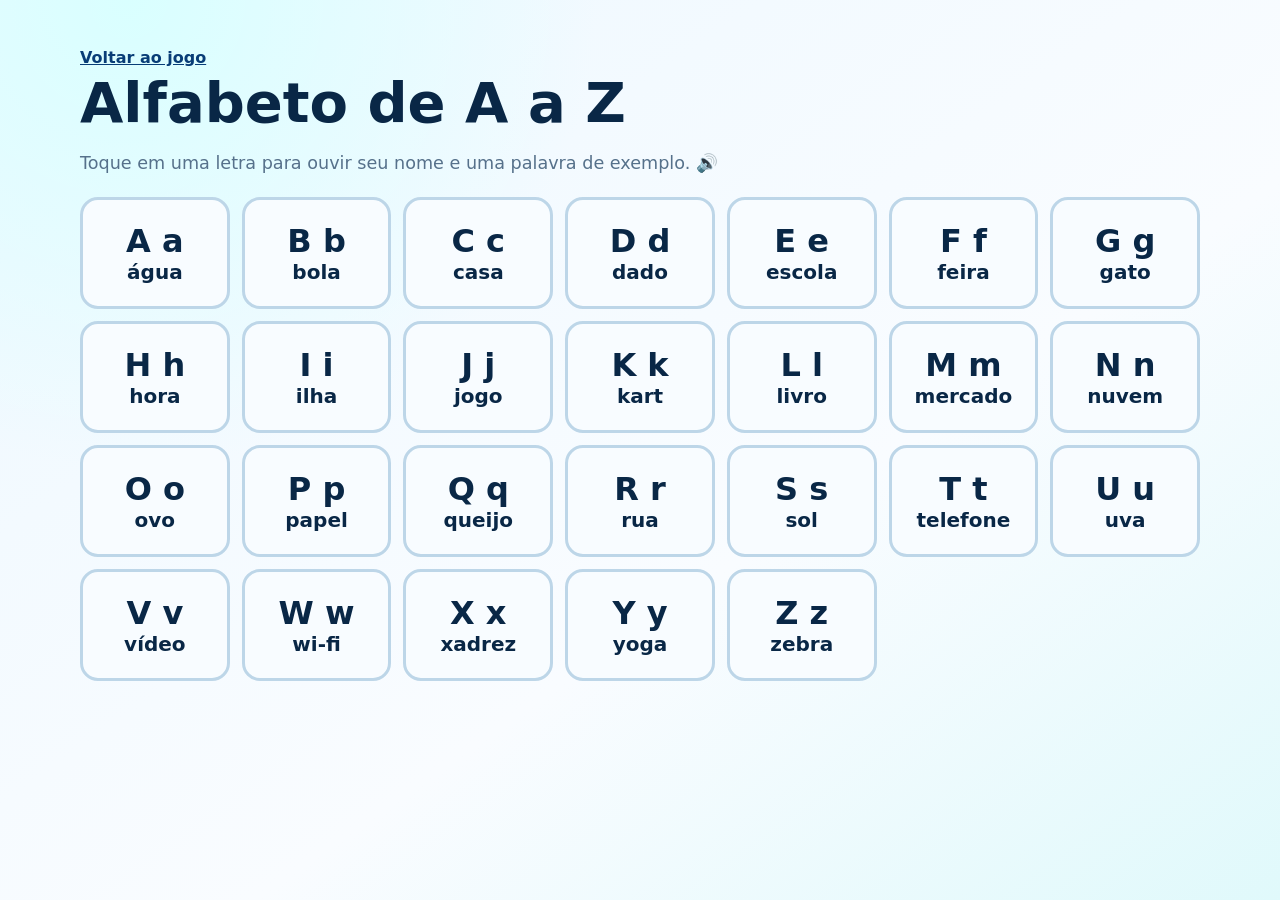
==== alfabeto.html @ c0919a55 "Adicionar alfabeto interativo" ====
<!doctype html>
<html lang="pt-BR">
<meta charset="utf-8">
<meta name="viewport" content="width=device-width, initial-scale=1">
<title>Alfabeto • Missão das Palavras</title>
<link rel="stylesheet" href="styles.css">
<style>
  .alphabet {display:grid;grid-template-columns:repeat(auto-fit,minmax(9rem,1fr));gap:.75rem;margin-top:1.5rem}
  .alphabet button {padding:.75rem;min-height:7rem}
  .letter {display:block;font-size:2rem}
</style>
<main class="content">
  <a href="./" style="color:#083d77;font-weight:800">Voltar ao jogo</a>
  <h1 class="screen-title">Alfabeto de A a Z</h1>
  <p class="subtitle">Toque em uma letra para ouvir seu nome e uma palavra de exemplo. 🔊</p>
  <p id="message" role="status"></p>
  <div id="alphabet" class="alphabet"></div>
</main>
<script>
  const names = 'á bê cê dê é efe gê agá i jota cá ele eme ene ó pê quê erre esse tê u vê dáblio xis ípsilon zê'.split(' ');
  const words = 'água bola casa dado escola feira gato hora ilha jogo kart livro mercado nuvem ovo papel queijo rua sol telefone uva vídeo wi-fi xadrez yoga zebra'.split(' ');
  const grid = document.querySelector('#alphabet');
  [...'ABCDEFGHIJKLMNOPQRSTUVWXYZ'].forEach((letter, index) => {
    const button = document.createElement('button');
    const pair = document.createElement('span');
    pair.className = 'letter';
    pair.textContent = letter + ' ' + letter.toLowerCase();
    button.className = 'choice';
    button.append(pair, words[index]);
    button.onclick = () => {
      if (!('speechSynthesis' in window)) {
        document.querySelector('#message').textContent = 'O áudio não está disponível neste navegador.';
        return;
      }
      speechSynthesis.cancel();
      const voice = new SpeechSynthesisUtterance(names[index] + '. ' + words[index] + '.');
      voice.lang = 'pt-BR';
      voice.rate = 0.85;
      speechSynthesis.speak(voice);
    };
    grid.append(button);
  });
</script>
</html>
---- styles.css ----
:root {
  --navy:#083d77; --blue:#0866c6; --cyan:#16d8d2; --yellow:#ffd33d;
  --ink:#092746; --muted:#56718b; --paper:#f6fbff; --white:#fff;
  --green:#18a957; --red:#c83f55; --radius:24px; --shadow:0 16px 40px rgba(5,48,92,.16);
  font-family: Inter, ui-rounded, "Segoe UI", system-ui, sans-serif; color:var(--ink);
}
*{box-sizing:border-box} body{margin:0;min-height:100vh;background:radial-gradient(circle at 10% 0,#d9ffff,transparent 32%),linear-gradient(145deg,#edf8ff,#f9fcff 60%,#e0f9fb)}
button{font:inherit}.skip-link{position:fixed;left:1rem;top:-6rem;background:#fff;color:#000;padding:.8rem;z-index:99}.skip-link:focus{top:1rem}
.shell{min-height:100vh;display:flex;flex-direction:column}.topbar{display:flex;align-items:center;justify-content:space-between;gap:1rem;padding:1rem clamp(1rem,4vw,3rem);background:var(--navy);color:#fff}
.brand{display:flex;align-items:center;gap:.7rem;font-weight:900;letter-spacing:.02em}.brand-mark{display:grid;place-items:center;width:42px;height:42px;background:var(--yellow);color:var(--navy);border-radius:14px;font-size:1.4rem}
.top-actions{display:flex;gap:.6rem;flex-wrap:wrap}.top-actions button,.ghost{border:2px solid rgba(255,255,255,.5);background:transparent;color:inherit;border-radius:999px;padding:.65rem .9rem;font-weight:800;cursor:pointer}
.content{width:min(1120px,calc(100% - 2rem));margin:auto;padding:clamp(1.3rem,4vw,3rem) 0}.hero{display:grid;grid-template-columns:1.2fr .8fr;gap:clamp(2rem,5vw,5rem);align-items:center}
.eyebrow{display:inline-flex;padding:.45rem .75rem;border-radius:999px;background:#d7fbfa;color:#075d6a;font-weight:900}.hero h1{font-size:clamp(2.7rem,7vw,6rem);line-height:.92;margin:1rem 0;letter-spacing:-.055em}.hero h1 span{color:var(--blue)}
.lead{font-size:clamp(1.1rem,2vw,1.35rem);line-height:1.6;color:var(--muted);max-width:46rem}.actions{display:flex;gap:.8rem;flex-wrap:wrap;margin-top:1.8rem}.primary,.secondary{min-height:54px;border:0;border-radius:16px;padding:.9rem 1.25rem;font-weight:950;cursor:pointer;box-shadow:0 8px 0 rgba(0,31,68,.16)}
.primary{background:var(--yellow);color:var(--navy)}.secondary{background:var(--navy);color:#fff}.primary:hover,.secondary:hover{transform:translateY(-2px)}
.hero-card{background:linear-gradient(160deg,var(--navy),#076fc5);padding:2rem;border-radius:36px;color:#fff;box-shadow:var(--shadow);transform:rotate(2deg)}.hero-card h2{font-size:2rem;margin:.4rem 0}.mini-path{display:grid;gap:.8rem;margin-top:1.4rem}.mini-item{display:flex;align-items:center;gap:1rem;background:rgba(255,255,255,.12);padding:.9rem;border-radius:16px}.mini-icon{font-size:1.6rem}
.screen-title{font-size:clamp(2rem,5vw,3.5rem);margin:.2rem 0}.subtitle{color:var(--muted);font-size:1.1rem}.stats{display:grid;grid-template-columns:repeat(3,1fr);gap:1rem;margin:1.4rem 0}.stat{background:#fff;border-radius:20px;padding:1rem;box-shadow:var(--shadow)}.stat b{display:block;font-size:1.7rem;color:var(--blue)}
.missions{display:grid;grid-template-columns:repeat(2,1fr);gap:1rem}.mission{position:relative;text-align:left;border:0;background:#fff;border-radius:24px;padding:1.4rem;box-shadow:var(--shadow);cursor:pointer;min-height:180px;overflow:hidden}.mission:hover,.mission:focus-visible{transform:translateY(-4px);outline:4px solid var(--cyan)}.mission .icon{font-size:2.5rem}.mission h3{font-size:1.45rem;margin:.7rem 0 .3rem}.mission p{color:var(--muted);margin:0;max-width:28rem}.stars{color:#d29a00;font-size:1.25rem;margin-top:1rem}.mission-tag{position:absolute;right:1rem;top:1rem;background:#e6f7ff;padding:.4rem .65rem;border-radius:999px;font-weight:800;font-size:.82rem}
.game-panel{background:#fff;border-radius:32px;padding:clamp(1rem,4vw,2.5rem);box-shadow:var(--shadow);max-width:840px;margin:auto}.game-head{display:flex;justify-content:space-between;gap:1rem;align-items:center}.progress{height:12px;background:#dfeaf4;border-radius:999px;overflow:hidden;margin:1rem 0 2rem}.progress span{display:block;height:100%;background:linear-gradient(90deg,var(--cyan),var(--blue));transition:width .35s}
.prompt{text-align:center}.prompt-icon{font-size:clamp(4rem,12vw,7rem);line-height:1}.prompt h2{font-size:clamp(1.6rem,4vw,2.5rem);margin:.8rem}.hint{color:var(--muted)}
.choices{display:grid;grid-template-columns:repeat(2,minmax(0,1fr));gap:.8rem;margin:1.5rem 0}.choice{min-height:68px;border:3px solid #bdd6e8;background:#f8fcff;border-radius:18px;font-size:1.25rem;font-weight:900;color:var(--ink);cursor:pointer}.choice:hover,.choice:focus-visible{border-color:var(--blue);background:#e8f6ff}.choice.selected{border-color:var(--blue);background:#dff4ff}.choice.correct{border-color:var(--green);background:#dff8e9}.choice.wrong{border-color:var(--red);background:#ffe8ec}
.feedback{padding:1rem;border-radius:16px;margin-top:1rem;font-weight:800}.feedback.ok{background:#dcf8e7;color:#0d7139}.feedback.no{background:#ffe7eb;color:#97293c}.game-actions{display:flex;gap:.8rem;justify-content:center;flex-wrap:wrap;margin-top:1.2rem}.game-actions button:disabled{opacity:.45;cursor:not-allowed}
.teacher-grid{display:grid;grid-template-columns:.8fr 1.2fr;gap:1rem;align-items:start}.teacher-card{background:#fff;padding:1.4rem;border-radius:24px;box-shadow:var(--shadow)}.teacher-card h2{margin-top:0}.tips{padding-left:1.2rem;line-height:1.7}.print-grid{display:grid;grid-template-columns:repeat(3,1fr);gap:.7rem}.print-card{border:3px solid var(--navy);border-radius:16px;min-height:150px;display:grid;place-items:center;text-align:center;padding:.6rem;background:#fff}.print-card .pic{font-size:3rem}.print-card b{font-size:1.35rem}.level-pill{display:inline-block;background:#e4f8ff;color:var(--navy);border-radius:999px;padding:.35rem .6rem;font-weight:850;font-size:.82rem}
.modal{position:fixed;inset:0;background:rgba(0,25,51,.74);display:grid;place-items:center;padding:1rem;z-index:30}.modal-box{background:#fff;border-radius:28px;padding:2rem;width:min(520px,100%);text-align:center;box-shadow:var(--shadow)}.modal-box .big{font-size:4rem}.modal-box h2{font-size:2.2rem;margin:.5rem}.footer-note{text-align:center;color:var(--muted);padding:1.2rem}
@media(max-width:760px){.hero,.teacher-grid{grid-template-columns:1fr}.hero-card{transform:none}.missions{grid-template-columns:1fr}.stats{grid-template-columns:1fr}.print-grid{grid-template-columns:repeat(2,1fr)}.topbar{align-items:flex-start}.brand-text{display:none}}
@media(max-width:440px){.choices{grid-template-columns:1fr}.print-grid{grid-template-columns:1fr}.top-actions button{font-size:.85rem;padding:.55rem}.content{width:min(100% - 1rem,1120px)}}
@media print{body{background:#fff}.topbar,.no-print,.teacher-card:first-child,.screen-title,.subtitle{display:none!important}.content{width:100%;padding:0}.teacher-grid{display:block}.teacher-card{box-shadow:none;padding:0}.print-grid{grid-template-columns:repeat(3,1fr)}.print-card{break-inside:avoid;height:220px}}
@media(prefers-reduced-motion:reduce){*{scroll-behavior:auto!important;transition:none!important}}
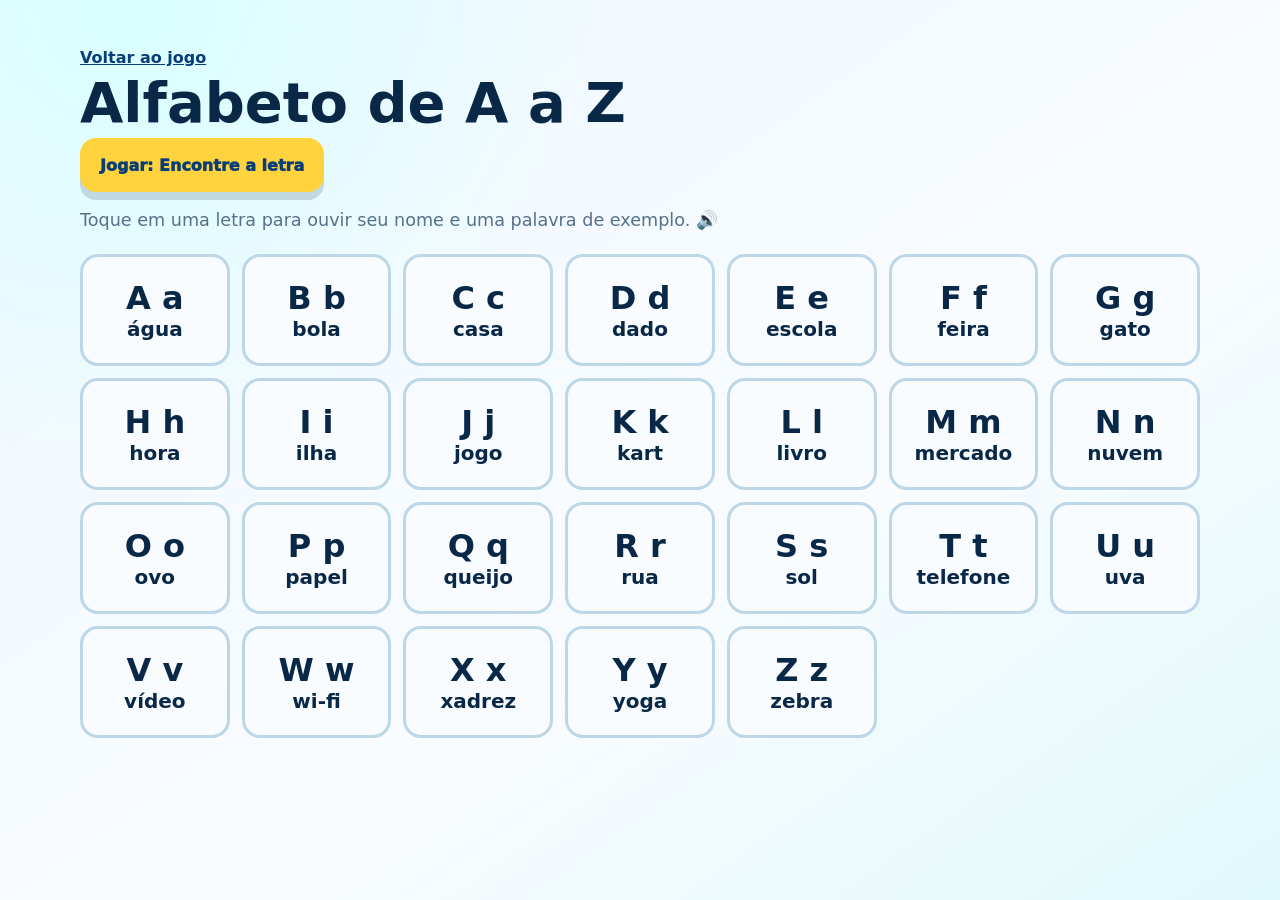
==== commit 28900d28: "Adicionar missão Encontre a letra" ====
--- a/alfabeto.html
+++ b/alfabeto.html
@@ -12,6 +12,15 @@
 <main class="content">
   <a href="./" style="color:#083d77;font-weight:800">Voltar ao jogo</a>
   <h1 class="screen-title">Alfabeto de A a Z</h1>
+  <button id="start-match" class="primary" type="button">Jogar: Encontre a letra</button>
+  <section id="match" hidden aria-labelledby="match-title">
+    <h2 id="match-title" tabindex="-1">Encontre a letra igual</h2>
+    <p id="match-progress"></p>
+    <div id="match-target" class="letter"></div>
+    <div id="match-choices" class="choices"></div>
+    <p id="match-feedback" role="status"></p>
+    <button id="match-next" class="secondary" type="button" hidden>Próxima letra</button>
+  </section>
   <p class="subtitle">Toque em uma letra para ouvir seu nome e uma palavra de exemplo. 🔊</p>
   <p id="message" role="status"></p>
   <div id="alphabet" class="alphabet"></div>
@@ -20,6 +29,70 @@
   const names = 'á bê cê dê é efe gê agá i jota cá ele eme ene ó pê quê erre esse tê u vê dáblio xis ípsilon zê'.split(' ');
   const words = 'água bola casa dado escola feira gato hora ilha jogo kart livro mercado nuvem ovo papel queijo rua sol telefone uva vídeo wi-fi xadrez yoga zebra'.split(' ');
   const grid = document.querySelector('#alphabet');
+  const alphabet = [...'ABCDEFGHIJKLMNOPQRSTUVWXYZ'];
+  const match = document.querySelector('#match');
+  const progress = document.querySelector('#match-progress');
+  const target = document.querySelector('#match-target');
+  const choices = document.querySelector('#match-choices');
+  const feedback = document.querySelector('#match-feedback');
+  const next = document.querySelector('#match-next');
+  let round = 0;
+
+  function shuffle(items) {
+    for (let i = items.length - 1; i > 0; i--) {
+      const j = Math.floor(Math.random() * (i + 1));
+      [items[i], items[j]] = [items[j], items[i]];
+    }
+    return items;
+  }
+
+  function showRound() {
+    const letter = alphabet[round];
+    choices.replaceChildren();
+    next.hidden = true;
+    feedback.textContent = '';
+    progress.textContent = (round + 1) + ' de ' + alphabet.length;
+    target.textContent = letter;
+    const distractors = shuffle(alphabet.filter(option => option !== letter)).slice(0, 3);
+    for (const option of shuffle([letter, ...distractors])) {
+      const button = document.createElement('button');
+      button.className = 'choice';
+      button.textContent = option;
+      button.onclick = () => {
+        if (option !== letter) {
+          feedback.textContent = 'Tente de novo. Procure a letra ' + letter + '.';
+          return;
+        }
+        button.classList.add('correct');
+        feedback.textContent = 'Muito bem! Você encontrou a letra ' + letter + '.';
+        for (const choice of choices.children) choice.disabled = true;
+        next.textContent = round === alphabet.length - 1 ? 'Ver resultado' : 'Próxima letra';
+        next.hidden = false;
+        next.focus();
+      };
+      choices.append(button);
+    }
+    document.querySelector('#match-title').focus();
+  }
+
+  document.querySelector('#start-match').onclick = () => {
+    round = 0;
+    match.hidden = false;
+    showRound();
+  };
+  next.onclick = () => {
+    round++;
+    if (round < alphabet.length) {
+      showRound();
+      return;
+    }
+    choices.replaceChildren();
+    progress.textContent = '';
+    target.textContent = '';
+    next.hidden = true;
+    feedback.textContent = 'Missão concluída! Você encontrou as 26 letras.';
+    document.querySelector('#start-match').focus();
+  };
   [...'ABCDEFGHIJKLMNOPQRSTUVWXYZ'].forEach((letter, index) => {
     const button = document.createElement('button');
     const pair = document.createElement('span');
@@ -42,3 +115,4 @@
   });
 </script>
 </html>
+
